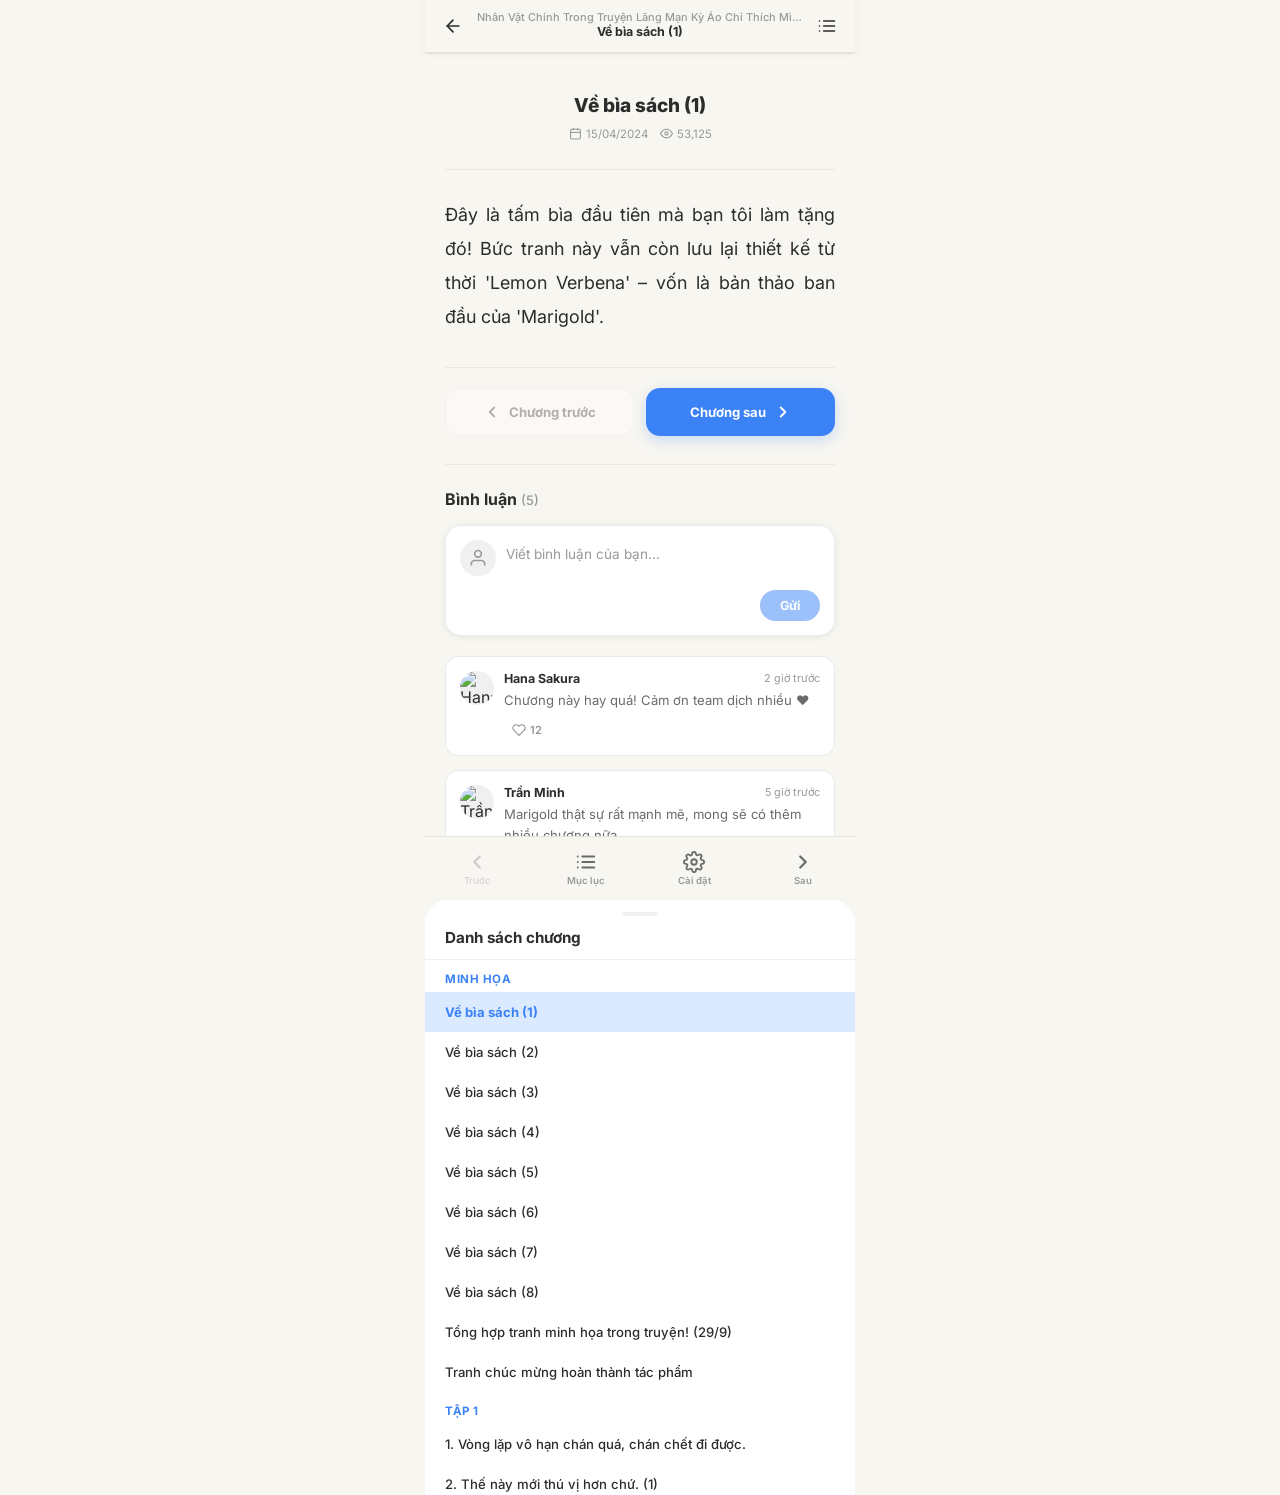
==== chapter_detail.html @ 68fccf61 "completed UI for novel detail and chapter detail" ====
<!DOCTYPE html>
<html lang="vi">
<head>
  <meta charset="UTF-8">
  <meta name="viewport" content="width=device-width, initial-scale=1.0, maximum-scale=1.0, user-scalable=no">
  <meta name="description" content="Đọc chương truyện - Hako Reader">
  <title>Đọc truyện - Hako</title>
  <link rel="preconnect" href="https://fonts.googleapis.com">
  <link rel="preconnect" href="https://fonts.gstatic.com" crossorigin>
  <link href="https://fonts.googleapis.com/css2?family=Inter:wght@400;500;600;700;800&family=Lora:ital,wght@0,400;0,500;0,600;0,700;1,400;1,500&family=Merriweather:ital,wght@0,300;0,400;0,700;1,300;1,400&display=swap" rel="stylesheet">
  <style>
    /* ====== CSS Variables / Themes ====== */
    :root {
      /* Light theme (default) */
      --reader-bg: #f8f6f1;
      --reader-text: #2c2c2c;
      --reader-text-secondary: #6b6b6b;
      --reader-text-tertiary: #999999;
      --reader-card-bg: #ffffff;
      --reader-border: rgba(0,0,0,0.08);
      --reader-topbar-bg: rgba(248, 246, 241, 0.92);
      --reader-navbar-bg: rgba(248, 246, 241, 0.95);
      --reader-accent: #3b82f6;
      --reader-accent-light: #dbeafe;
      --reader-shadow: 0 1px 8px rgba(0,0,0,0.06);
      --reader-divider: rgba(0,0,0,0.06);
      --reader-overlay: rgba(0,0,0,0.5);
      --reader-panel-bg: #ffffff;
      --reader-btn-bg: #f0f0f0;
      --reader-btn-active: #3b82f6;
      --reader-selection: rgba(59, 130, 246, 0.2);
    }

    [data-theme="sepia"] {
      --reader-bg: #f4ecd8;
      --reader-text: #5b4636;
      --reader-text-secondary: #8b7355;
      --reader-text-tertiary: #a89880;
      --reader-card-bg: #faf3e0;
      --reader-border: rgba(91, 70, 54, 0.1);
      --reader-topbar-bg: rgba(244, 236, 216, 0.92);
      --reader-navbar-bg: rgba(244, 236, 216, 0.95);
      --reader-accent: #c07830;
      --reader-accent-light: #fce8c8;
      --reader-shadow: 0 1px 8px rgba(91, 70, 54, 0.08);
      --reader-divider: rgba(91, 70, 54, 0.08);
      --reader-overlay: rgba(0,0,0,0.5);
      --reader-panel-bg: #faf3e0;
      --reader-btn-bg: #efe5ce;
      --reader-btn-active: #c07830;
      --reader-selection: rgba(192, 120, 48, 0.2);
    }

    [data-theme="dark"] {
      --reader-bg: #1a1a2e;
      --reader-text: #d4d4d8;
      --reader-text-secondary: #9ca3af;
      --reader-text-tertiary: #6b7280;
      --reader-card-bg: #232340;
      --reader-border: rgba(255,255,255,0.06);
      --reader-topbar-bg: rgba(26, 26, 46, 0.92);
      --reader-navbar-bg: rgba(26, 26, 46, 0.95);
      --reader-accent: #60a5fa;
      --reader-accent-light: rgba(96, 165, 250, 0.15);
      --reader-shadow: 0 1px 8px rgba(0,0,0,0.3);
      --reader-divider: rgba(255,255,255,0.06);
      --reader-overlay: rgba(0,0,0,0.7);
      --reader-panel-bg: #232340;
      --reader-btn-bg: #2d2d4a;
      --reader-btn-active: #60a5fa;
      --reader-selection: rgba(96, 165, 250, 0.25);
    }

    [data-theme="amoled"] {
      --reader-bg: #000000;
      --reader-text: #c8c8c8;
      --reader-text-secondary: #888888;
      --reader-text-tertiary: #555555;
      --reader-card-bg: #111111;
      --reader-border: rgba(255,255,255,0.05);
      --reader-topbar-bg: rgba(0, 0, 0, 0.92);
      --reader-navbar-bg: rgba(0, 0, 0, 0.95);
      --reader-accent: #60a5fa;
      --reader-accent-light: rgba(96, 165, 250, 0.1);
      --reader-shadow: none;
      --reader-divider: rgba(255,255,255,0.04);
      --reader-overlay: rgba(0,0,0,0.8);
      --reader-panel-bg: #111111;
      --reader-btn-bg: #1a1a1a;
      --reader-btn-active: #60a5fa;
      --reader-selection: rgba(96, 165, 250, 0.2);
    }

    [data-theme="green"] {
      --reader-bg: #e8f0e8;
      --reader-text: #2d3a2d;
      --reader-text-secondary: #5a6b5a;
      --reader-text-tertiary: #8a9a8a;
      --reader-card-bg: #f0f7f0;
      --reader-border: rgba(45, 58, 45, 0.08);
      --reader-topbar-bg: rgba(232, 240, 232, 0.92);
      --reader-navbar-bg: rgba(232, 240, 232, 0.95);
      --reader-accent: #4a9c5a;
      --reader-accent-light: rgba(74, 156, 90, 0.15);
      --reader-shadow: 0 1px 8px rgba(45, 58, 45, 0.06);
      --reader-divider: rgba(45, 58, 45, 0.06);
      --reader-overlay: rgba(0,0,0,0.5);
      --reader-panel-bg: #f0f7f0;
      --reader-btn-bg: #d8e8d8;
      --reader-btn-active: #4a9c5a;
      --reader-selection: rgba(74, 156, 90, 0.2);
    }

    /* ====== Reset ====== */
    *, *::before, *::after { margin: 0; padding: 0; box-sizing: border-box; }
    html {
      font-size: 16px;
      -webkit-tap-highlight-color: transparent;
      -webkit-text-size-adjust: 100%;
      height: 100%;
      scroll-behavior: smooth;
    }
    body {
      font-family: 'Inter', -apple-system, BlinkMacSystemFont, 'Segoe UI', sans-serif;
      background: var(--reader-bg);
      color: var(--reader-text);
      min-height: 100vh;
      min-height: 100dvh;
      -webkit-font-smoothing: antialiased;
      transition: background 0.35s ease, color 0.35s ease;
    }
    ::selection {
      background: var(--reader-selection);
    }
    button { border: none; background: none; cursor: pointer; font-family: inherit; color: inherit; -webkit-tap-highlight-color: transparent; }
    a { text-decoration: none; color: inherit; }
    img { display: block; max-width: 100%; }

    /* ====== App Frame ====== */
    #app {
      max-width: 430px;
      margin: 0 auto;
      min-height: 100vh;
      min-height: 100dvh;
      position: relative;
      background: var(--reader-bg);
      transition: background 0.35s ease;
    }

    /* ====== Top Bar ====== */
    .reader-topbar {
      position: fixed;
      top: 0;
      left: 50%;
      transform: translateX(-50%);
      width: 100%;
      max-width: 430px;
      height: 52px;
      display: flex;
      align-items: center;
      padding: 0 8px;
      z-index: 200;
      background: var(--reader-topbar-bg);
      backdrop-filter: blur(20px) saturate(1.5);
      -webkit-backdrop-filter: blur(20px) saturate(1.5);
      box-shadow: var(--reader-shadow);
      transition: all 0.35s ease;
    }

    .reader-topbar.hidden {
      transform: translateX(-50%) translateY(-100%);
      opacity: 0;
    }

    .topbar-btn {
      width: 40px;
      height: 40px;
      border-radius: 50%;
      display: flex;
      align-items: center;
      justify-content: center;
      color: var(--reader-text);
      transition: all 0.2s ease;
      flex-shrink: 0;
    }
    .topbar-btn:active { transform: scale(0.88); }
    .topbar-btn svg { width: 20px; height: 20px; }

    .topbar-chapter-info {
      flex: 1;
      min-width: 0;
      padding: 0 4px;
      text-align: center;
    }
    .topbar-novel-title {
      font-size: 0.68rem;
      font-weight: 500;
      color: var(--reader-text-tertiary);
      white-space: nowrap;
      overflow: hidden;
      text-overflow: ellipsis;
      line-height: 1.2;
    }
    .topbar-chapter-title {
      font-size: 0.78rem;
      font-weight: 700;
      color: var(--reader-text);
      white-space: nowrap;
      overflow: hidden;
      text-overflow: ellipsis;
      line-height: 1.3;
    }

    /* ====== Reading Progress Bar ====== */
    .reading-progress {
      position: fixed;
      top: 52px;
      left: 50%;
      transform: translateX(-50%);
      width: 100%;
      max-width: 430px;
      height: 2px;
      background: var(--reader-divider);
      z-index: 199;
      transition: opacity 0.3s ease;
    }
    .reading-progress-bar {
      height: 100%;
      background: var(--reader-accent);
      width: 0%;
      transition: width 0.15s ease-out;
      border-radius: 0 1px 1px 0;
    }

    /* ====== Chapter Content Area ====== */
    .reader-content {
      padding: 68px 20px 180px;
      max-width: 430px;
      margin: 0 auto;
      transition: all 0.35s ease;
    }

    .chapter-header {
      text-align: center;
      padding: 24px 0 28px;
      border-bottom: 1px solid var(--reader-divider);
      margin-bottom: 28px;
    }
    .chapter-volume-tag {
      display: inline-block;
      font-size: 0.68rem;
      font-weight: 600;
      color: var(--reader-accent);
      background: var(--reader-accent-light);
      padding: 4px 12px;
      border-radius: 20px;
      margin-bottom: 10px;
      letter-spacing: 0.3px;
    }
    .chapter-main-title {
      font-size: 1.2rem;
      font-weight: 800;
      color: var(--reader-text);
      line-height: 1.4;
      margin-bottom: 8px;
    }
    .chapter-meta {
      display: flex;
      align-items: center;
      justify-content: center;
      gap: 12px;
      font-size: 0.72rem;
      color: var(--reader-text-tertiary);
    }
    .chapter-meta-item {
      display: flex;
      align-items: center;
      gap: 4px;
    }
    .chapter-meta-item svg {
      width: 13px;
      height: 13px;
    }

    /* ====== Chapter Text ====== */
    .chapter-text {
      line-height: 1.9;
      font-size: 1rem;
      color: var(--reader-text);
      word-wrap: break-word;
      overflow-wrap: break-word;
      transition: font-size 0.2s ease, line-height 0.2s ease;
    }

    .chapter-text p {
      margin-bottom: 1em;
      text-align: justify;
      text-indent: 0;
    }

    .chapter-text img {
      max-width: 100%;
      height: auto;
      border-radius: 12px;
      margin: 16px auto;
      display: block;
    }

    .chapter-text h4 {
      display: none;
    }

    .chapter-text .long-text > p:first-child {
      display: none;
    }

    /* Font family classes */
    .font-inter .chapter-text { font-family: 'Inter', sans-serif; }
    .font-lora .chapter-text { font-family: 'Lora', serif; }
    .font-merriweather .chapter-text { font-family: 'Merriweather', serif; }

    /* ====== Chapter Navigation (between content) ====== */
    .chapter-nav-inline {
      display: flex;
      align-items: center;
      gap: 12px;
      padding: 20px 0;
      margin-top: 32px;
      border-top: 1px solid var(--reader-divider);
    }

    .nav-inline-btn {
      flex: 1;
      display: flex;
      align-items: center;
      justify-content: center;
      gap: 8px;
      padding: 14px 16px;
      border-radius: 14px;
      font-size: 0.82rem;
      font-weight: 700;
      transition: all 0.2s ease;
      border: 1px solid var(--reader-border);
      background: var(--reader-card-bg);
      color: var(--reader-text);
    }
    .nav-inline-btn:active {
      transform: scale(0.97);
    }
    .nav-inline-btn.primary {
      background: var(--reader-accent);
      color: white;
      border-color: transparent;
      box-shadow: 0 4px 14px rgba(59, 130, 246, 0.25);
    }
    .nav-inline-btn.disabled {
      opacity: 0.35;
      pointer-events: none;
    }
    .nav-inline-btn svg {
      width: 18px;
      height: 18px;
      flex-shrink: 0;
    }

    /* ====== Comment Section (in-chapter) ====== */
    .reader-comment-section {
      padding: 24px 0 40px;
      border-top: 1px solid var(--reader-divider);
      margin-top: 8px;
    }

    .reader-comment-header {
      display: flex;
      align-items: center;
      justify-content: space-between;
      margin-bottom: 16px;
    }
    .reader-comment-title {
      font-size: 1rem;
      font-weight: 700;
      color: var(--reader-text);
    }
    .reader-comment-count {
      font-size: 0.82rem;
      color: var(--reader-text-tertiary);
      font-weight: 500;
    }

    /* Comment Input */
    .comment-input-area {
      display: flex;
      gap: 10px;
      align-items: flex-start;
      margin-bottom: 20px;
      padding: 14px;
      background: var(--reader-card-bg);
      border-radius: 16px;
      border: 1px solid var(--reader-border);
      box-shadow: var(--reader-shadow);
      transition: all 0.2s ease;
    }
    .comment-input-area:focus-within {
      border-color: var(--reader-accent);
      box-shadow: 0 0 0 3px var(--reader-accent-light);
    }

    .comment-input-avatar {
      width: 36px;
      height: 36px;
      border-radius: 50%;
      overflow: hidden;
      flex-shrink: 0;
      background: var(--reader-btn-bg);
      display: flex;
      align-items: center;
      justify-content: center;
    }
    .comment-input-avatar svg {
      width: 20px;
      height: 20px;
      color: var(--reader-text-tertiary);
    }

    .comment-input-wrapper {
      flex: 1;
      display: flex;
      flex-direction: column;
      gap: 8px;
    }

    .comment-textarea {
      width: 100%;
      min-height: 42px;
      max-height: 150px;
      resize: none;
      border: none;
      background: transparent;
      font-family: inherit;
      font-size: 0.85rem;
      color: var(--reader-text);
      outline: none;
      line-height: 1.5;
      padding: 4px 0;
    }
    .comment-textarea::placeholder {
      color: var(--reader-text-tertiary);
    }

    .comment-submit-row {
      display: flex;
      justify-content: flex-end;
    }
    .comment-submit-btn {
      padding: 8px 20px;
      border-radius: 20px;
      background: var(--reader-accent);
      color: white;
      font-size: 0.78rem;
      font-weight: 700;
      transition: all 0.2s ease;
      opacity: 0.5;
      pointer-events: none;
    }
    .comment-submit-btn.active {
      opacity: 1;
      pointer-events: auto;
    }
    .comment-submit-btn:active {
      transform: scale(0.95);
    }

    /* Comment List */
    .reader-comment-list {
      display: flex;
      flex-direction: column;
      gap: 14px;
    }

    .reader-comment-item {
      display: flex;
      gap: 10px;
      padding: 14px;
      background: var(--reader-card-bg);
      border-radius: 14px;
      border: 1px solid var(--reader-border);
      transition: all 0.2s ease;
    }

    .rc-avatar {
      width: 34px;
      height: 34px;
      border-radius: 50%;
      overflow: hidden;
      flex-shrink: 0;
      background: var(--reader-btn-bg);
    }
    .rc-avatar img {
      width: 100%;
      height: 100%;
      object-fit: cover;
    }

    .rc-body {
      flex: 1;
      min-width: 0;
    }
    .rc-header {
      display: flex;
      align-items: center;
      justify-content: space-between;
      margin-bottom: 4px;
    }
    .rc-username {
      font-size: 0.78rem;
      font-weight: 700;
      color: var(--reader-text);
    }
    .rc-time {
      font-size: 0.68rem;
      color: var(--reader-text-tertiary);
      flex-shrink: 0;
    }
    .rc-content {
      font-size: 0.82rem;
      line-height: 1.6;
      color: var(--reader-text-secondary);
    }
    .rc-actions {
      display: flex;
      align-items: center;
      gap: 12px;
      margin-top: 8px;
    }
    .rc-like-btn {
      display: flex;
      align-items: center;
      gap: 4px;
      font-size: 0.7rem;
      font-weight: 600;
      color: var(--reader-text-tertiary);
      padding: 4px 8px;
      border-radius: 20px;
      transition: all 0.2s ease;
    }
    .rc-like-btn:active { transform: scale(0.9); }
    .rc-like-btn svg { width: 14px; height: 14px; }

    /* ====== Bottom Navigation Bar ====== */
    .reader-navbar {
      position: fixed;
      bottom: 0;
      left: 50%;
      transform: translateX(-50%);
      width: 100%;
      max-width: 430px;
      z-index: 200;
      background: var(--reader-navbar-bg);
      backdrop-filter: blur(20px) saturate(1.5);
      -webkit-backdrop-filter: blur(20px) saturate(1.5);
      border-top: 1px solid var(--reader-border);
      padding: 6px 12px;
      padding-bottom: calc(6px + env(safe-area-inset-bottom, 0px));
      transition: all 0.35s ease;
    }

    .reader-navbar.hidden {
      transform: translateX(-50%) translateY(100%);
      opacity: 0;
    }

    .navbar-main {
      display: flex;
      align-items: center;
      justify-content: space-between;
      gap: 4px;
    }

    .navbar-btn {
      display: flex;
      flex-direction: column;
      align-items: center;
      justify-content: center;
      gap: 2px;
      padding: 8px 12px;
      border-radius: 12px;
      transition: all 0.2s ease;
      flex: 1;
      max-width: 80px;
    }
    .navbar-btn:active {
      transform: scale(0.92);
      background: var(--reader-accent-light);
    }
    .navbar-btn svg {
      width: 22px;
      height: 22px;
      color: var(--reader-text-secondary);
      transition: color 0.2s ease;
    }
    .navbar-btn-label {
      font-size: 0.6rem;
      font-weight: 600;
      color: var(--reader-text-tertiary);
      transition: color 0.2s ease;
    }
    .navbar-btn.active svg { color: var(--reader-accent); }
    .navbar-btn.active .navbar-btn-label { color: var(--reader-accent); }

    .navbar-btn.disabled {
      opacity: 0.3;
      pointer-events: none;
    }

    .navbar-chapter-nav {
      display: flex;
      align-items: center;
      gap: 4px;
      flex: 2;
      justify-content: center;
    }

    .nav-chapter-btn {
      width: 44px;
      height: 44px;
      border-radius: 12px;
      display: flex;
      align-items: center;
      justify-content: center;
      background: var(--reader-btn-bg);
      transition: all 0.2s ease;
      color: var(--reader-text);
    }
    .nav-chapter-btn:active {
      transform: scale(0.92);
    }
    .nav-chapter-btn.disabled {
      opacity: 0.3;
      pointer-events: none;
    }
    .nav-chapter-btn svg {
      width: 20px;
      height: 20px;
    }

    .nav-chapter-indicator {
      font-size: 0.72rem;
      font-weight: 700;
      color: var(--reader-text);
      padding: 0 4px;
      min-width: 50px;
      text-align: center;
    }

    /* ====== Settings Panel (Bottom Sheet) ====== */
    .settings-overlay {
      position: fixed;
      inset: 0;
      background: var(--reader-overlay);
      z-index: 300;
      opacity: 0;
      pointer-events: none;
      transition: opacity 0.3s ease;
    }
    .settings-overlay.visible {
      opacity: 1;
      pointer-events: auto;
    }

    .settings-panel {
      position: fixed;
      bottom: 0;
      left: 50%;
      transform: translateX(-50%) translateY(100%);
      width: 100%;
      max-width: 430px;
      background: var(--reader-panel-bg);
      border-radius: 24px 24px 0 0;
      padding: 12px 20px 24px;
      padding-bottom: calc(24px + env(safe-area-inset-bottom, 0px));
      z-index: 301;
      transition: transform 0.35s cubic-bezier(0.4, 0, 0.2, 1);
      max-height: 75vh;
      overflow-y: auto;
    }
    .settings-panel::-webkit-scrollbar { display: none; }

    .settings-panel.visible {
      transform: translateX(-50%) translateY(0);
    }

    .settings-handle {
      width: 36px;
      height: 4px;
      background: var(--reader-divider);
      border-radius: 2px;
      margin: 0 auto 16px;
    }

    .settings-title {
      font-size: 1rem;
      font-weight: 800;
      color: var(--reader-text);
      margin-bottom: 20px;
      text-align: center;
    }

    .settings-group {
      margin-bottom: 22px;
    }
    .settings-group-label {
      font-size: 0.72rem;
      font-weight: 700;
      color: var(--reader-text-tertiary);
      text-transform: uppercase;
      letter-spacing: 0.5px;
      margin-bottom: 10px;
    }

    /* Font Size Control */
    .font-size-control {
      display: flex;
      align-items: center;
      gap: 12px;
    }
    .font-size-btn {
      width: 42px;
      height: 42px;
      border-radius: 12px;
      display: flex;
      align-items: center;
      justify-content: center;
      background: var(--reader-btn-bg);
      font-weight: 800;
      font-size: 1.1rem;
      color: var(--reader-text);
      transition: all 0.2s ease;
    }
    .font-size-btn:active {
      transform: scale(0.9);
      background: var(--reader-accent-light);
    }
    .font-size-slider {
      flex: 1;
      -webkit-appearance: none;
      appearance: none;
      height: 4px;
      border-radius: 2px;
      background: var(--reader-btn-bg);
      outline: none;
    }
    .font-size-slider::-webkit-slider-thumb {
      -webkit-appearance: none;
      width: 22px;
      height: 22px;
      border-radius: 50%;
      background: var(--reader-accent);
      cursor: pointer;
      box-shadow: 0 2px 8px rgba(0,0,0,0.2);
    }
    .font-size-value {
      font-size: 0.82rem;
      font-weight: 700;
      color: var(--reader-text);
      min-width: 30px;
      text-align: center;
    }

    /* Line Height Control */
    .line-height-options {
      display: flex;
      gap: 8px;
    }
    .line-height-btn {
      flex: 1;
      padding: 10px;
      border-radius: 10px;
      background: var(--reader-btn-bg);
      font-size: 0.78rem;
      font-weight: 600;
      color: var(--reader-text-secondary);
      text-align: center;
      transition: all 0.2s ease;
      border: 2px solid transparent;
    }
    .line-height-btn.active {
      background: var(--reader-accent-light);
      color: var(--reader-accent);
      border-color: var(--reader-accent);
    }
    .line-height-btn:active { transform: scale(0.95); }

    /* Theme Selector */
    .theme-options {
      display: flex;
      gap: 10px;
      justify-content: center;
    }
    .theme-btn {
      width: 48px;
      height: 48px;
      border-radius: 50%;
      border: 3px solid transparent;
      transition: all 0.25s ease;
      position: relative;
      display: flex;
      align-items: center;
      justify-content: center;
    }
    .theme-btn.active {
      border-color: var(--reader-accent);
      box-shadow: 0 0 0 2px var(--reader-accent-light);
    }
    .theme-btn:active { transform: scale(0.9); }
    .theme-btn[data-theme-val="light"] { background: #f8f6f1; }
    .theme-btn[data-theme-val="sepia"] { background: #f4ecd8; }
    .theme-btn[data-theme-val="dark"] { background: #1a1a2e; }
    .theme-btn[data-theme-val="amoled"] { background: #000000; border: 3px solid #333; }
    .theme-btn[data-theme-val="green"] { background: #e8f0e8; }

    .theme-btn .theme-check {
      display: none;
      width: 18px;
      height: 18px;
    }
    .theme-btn.active .theme-check {
      display: block;
    }

    /* Font Family Selector */
    .font-family-options {
      display: flex;
      gap: 8px;
    }
    .font-family-btn {
      flex: 1;
      padding: 10px 8px;
      border-radius: 10px;
      background: var(--reader-btn-bg);
      text-align: center;
      transition: all 0.2s ease;
      border: 2px solid transparent;
    }
    .font-family-btn.active {
      background: var(--reader-accent-light);
      border-color: var(--reader-accent);
    }
    .font-family-btn:active { transform: scale(0.95); }
    .font-family-btn .ff-name {
      font-size: 0.72rem;
      font-weight: 600;
      color: var(--reader-text-secondary);
    }
    .font-family-btn.active .ff-name {
      color: var(--reader-accent);
    }
    .font-family-btn .ff-preview {
      font-size: 0.9rem;
      font-weight: 700;
      color: var(--reader-text);
      margin-bottom: 2px;
    }
    .font-family-btn[data-font="inter"] .ff-preview { font-family: 'Inter', sans-serif; }
    .font-family-btn[data-font="lora"] .ff-preview { font-family: 'Lora', serif; }
    .font-family-btn[data-font="merriweather"] .ff-preview { font-family: 'Merriweather', serif; }

    /* ====== Chapter List Panel ====== */
    .chapter-list-panel {
      position: fixed;
      bottom: 0;
      left: 50%;
      transform: translateX(-50%) translateY(100%);
      width: 100%;
      max-width: 430px;
      background: var(--reader-panel-bg);
      border-radius: 24px 24px 0 0;
      padding: 12px 0 0;
      z-index: 301;
      transition: transform 0.35s cubic-bezier(0.4, 0, 0.2, 1);
      max-height: 70vh;
      display: flex;
      flex-direction: column;
    }
    .chapter-list-panel.visible {
      transform: translateX(-50%) translateY(0);
    }

    .chapter-list-header {
      padding: 0 20px 12px;
      border-bottom: 1px solid var(--reader-divider);
    }
    .chapter-list-header .settings-handle {
      margin-bottom: 12px;
    }
    .chapter-list-title {
      font-size: 0.95rem;
      font-weight: 700;
      color: var(--reader-text);
    }

    .chapter-list-scroll {
      flex: 1;
      overflow-y: auto;
      padding: 0 0 24px;
      -webkit-overflow-scrolling: touch;
    }
    .chapter-list-scroll::-webkit-scrollbar { display: none; }

    .cl-volume-title {
      padding: 12px 20px 6px;
      font-size: 0.72rem;
      font-weight: 700;
      color: var(--reader-accent);
      text-transform: uppercase;
      letter-spacing: 0.5px;
      position: sticky;
      top: 0;
      background: var(--reader-panel-bg);
      z-index: 1;
    }

    .cl-chapter-item {
      display: flex;
      align-items: center;
      gap: 12px;
      padding: 12px 20px;
      transition: background 0.15s ease;
      cursor: pointer;
    }
    .cl-chapter-item:active {
      background: var(--reader-accent-light);
    }
    .cl-chapter-item.current {
      background: var(--reader-accent-light);
    }
    .cl-chapter-item.current .cl-ch-title {
      color: var(--reader-accent);
      font-weight: 700;
    }

    .cl-ch-num {
      width: 28px;
      height: 28px;
      border-radius: 8px;
      background: var(--reader-btn-bg);
      display: flex;
      align-items: center;
      justify-content: center;
      font-size: 0.7rem;
      font-weight: 700;
      color: var(--reader-text-secondary);
      flex-shrink: 0;
    }
    .cl-chapter-item.current .cl-ch-num {
      background: var(--reader-accent);
      color: white;
    }

    .cl-ch-title {
      flex: 1;
      font-size: 0.82rem;
      font-weight: 500;
      color: var(--reader-text);
      white-space: nowrap;
      overflow: hidden;
      text-overflow: ellipsis;
    }

    /* ====== Animations ====== */
    @keyframes fadeInUp {
      from { opacity: 0; transform: translateY(15px); }
      to { opacity: 1; transform: translateY(0); }
    }
    .animate-in {
      animation: fadeInUp 0.5s ease-out both;
    }

    /* ====== Loading State ====== */
    .loading-state {
      display: flex;
      flex-direction: column;
      align-items: center;
      justify-content: center;
      padding: 80px 20px;
      gap: 16px;
    }
    .loading-spinner {
      width: 40px;
      height: 40px;
      border: 3px solid var(--reader-divider);
      border-top-color: var(--reader-accent);
      border-radius: 50%;
      animation: spin 0.8s linear infinite;
    }
    @keyframes spin {
      to { transform: rotate(360deg); }
    }
    .loading-text {
      font-size: 0.85rem;
      color: var(--reader-text-tertiary);
    }
  </style>
</head>
<body>
  <div id="app">

    <!-- ===== Top Bar ===== -->
    <header class="reader-topbar" id="reader-topbar">
      <button class="topbar-btn" id="btn-back" aria-label="Quay lại" onclick="navigateBack()">
        <svg viewBox="0 0 24 24" fill="none" stroke="currentColor" stroke-width="2" stroke-linecap="round" stroke-linejoin="round">
          <line x1="19" y1="12" x2="5" y2="12"></line>
          <polyline points="12 19 5 12 12 5"></polyline>
        </svg>
      </button>
      <div class="topbar-chapter-info">
        <div class="topbar-novel-title" id="topbar-novel-title"></div>
        <div class="topbar-chapter-title" id="topbar-chapter-title"></div>
      </div>
      <button class="topbar-btn" id="btn-chapter-list" aria-label="Danh sách chương">
        <svg viewBox="0 0 24 24" fill="none" stroke="currentColor" stroke-width="2" stroke-linecap="round" stroke-linejoin="round">
          <line x1="8" y1="6" x2="21" y2="6"></line>
          <line x1="8" y1="12" x2="21" y2="12"></line>
          <line x1="8" y1="18" x2="21" y2="18"></line>
          <line x1="3" y1="6" x2="3.01" y2="6"></line>
          <line x1="3" y1="12" x2="3.01" y2="12"></line>
          <line x1="3" y1="18" x2="3.01" y2="18"></line>
        </svg>
      </button>
    </header>

    <!-- Reading Progress -->
    <div class="reading-progress" id="reading-progress">
      <div class="reading-progress-bar" id="progress-bar"></div>
    </div>

    <!-- ===== Main Content ===== -->
    <main class="reader-content" id="reader-content">
      <!-- Loading state -->
      <div class="loading-state" id="loading-state">
        <div class="loading-spinner"></div>
        <div class="loading-text">Đang tải chương...</div>
      </div>

      <!-- Chapter content will be rendered here -->
      <div id="chapter-container" style="display:none;">
        <!-- Chapter Header -->
        <div class="chapter-header animate-in">
          <h1 class="chapter-main-title" id="chapter-main-title"></h1>
          <div class="chapter-meta">
            <div class="chapter-meta-item">
              <svg viewBox="0 0 24 24" fill="none" stroke="currentColor" stroke-width="2"><rect x="3" y="4" width="18" height="18" rx="2" ry="2"/><line x1="16" y1="2" x2="16" y2="6"/><line x1="8" y1="2" x2="8" y2="6"/><line x1="3" y1="10" x2="21" y2="10"/></svg>
              <span id="chapter-date"></span>
            </div>
            <div class="chapter-meta-item">
              <svg viewBox="0 0 24 24" fill="none" stroke="currentColor" stroke-width="2"><path d="M1 12s4-8 11-8 11 8 11 8-4 8-11 8-11-8-11-8z"/><circle cx="12" cy="12" r="3"/></svg>
              <span id="chapter-views">--</span>
            </div>
          </div>
        </div>

        <!-- Chapter Text -->
        <article class="chapter-text animate-in" id="chapter-text"></article>

        <!-- Inline Navigation -->
        <div class="chapter-nav-inline">
          <button class="nav-inline-btn" id="nav-prev-inline" onclick="goToPrevChapter()">
            <svg viewBox="0 0 24 24" fill="none" stroke="currentColor" stroke-width="2.5" stroke-linecap="round" stroke-linejoin="round"><polyline points="15 18 9 12 15 6"/></svg>
            Chương trước
          </button>
          <button class="nav-inline-btn primary" id="nav-next-inline" onclick="goToNextChapter()">
            Chương sau
            <svg viewBox="0 0 24 24" fill="none" stroke="currentColor" stroke-width="2.5" stroke-linecap="round" stroke-linejoin="round"><polyline points="9 18 15 12 9 6"/></svg>
          </button>
        </div>

        <!-- Comment Section -->
        <div class="reader-comment-section">
          <div class="reader-comment-header">
            <h2 class="reader-comment-title">Bình luận <span class="reader-comment-count" id="reader-comment-count">(0)</span></h2>
          </div>

          <!-- Comment Input -->
          <div class="comment-input-area">
            <div class="comment-input-avatar">
              <svg viewBox="0 0 24 24" fill="none" stroke="currentColor" stroke-width="2"><path d="M20 21v-2a4 4 0 0 0-4-4H8a4 4 0 0 0-4 4v2"/><circle cx="12" cy="7" r="4"/></svg>
            </div>
            <div class="comment-input-wrapper">
              <textarea class="comment-textarea" id="comment-textarea" placeholder="Viết bình luận của bạn..." rows="1" oninput="autoResizeTextarea(this)"></textarea>
              <div class="comment-submit-row">
                <button class="comment-submit-btn" id="comment-submit-btn" onclick="submitComment()">Gửi</button>
              </div>
            </div>
          </div>

          <!-- Comment List -->
          <div class="reader-comment-list" id="reader-comment-list"></div>
        </div>
      </div>
    </main>

    <!-- ===== Bottom Navigation Bar ===== -->
    <nav class="reader-navbar" id="reader-navbar">
      <div class="navbar-main">
        <button class="navbar-btn" id="nb-prev" onclick="goToPrevChapter()">
          <svg viewBox="0 0 24 24" fill="none" stroke="currentColor" stroke-width="2.5" stroke-linecap="round" stroke-linejoin="round"><polyline points="15 18 9 12 15 6"/></svg>
          <span class="navbar-btn-label">Trước</span>
        </button>

        <button class="navbar-btn" id="nb-chapters" onclick="toggleChapterList()">
          <svg viewBox="0 0 24 24" fill="none" stroke="currentColor" stroke-width="2" stroke-linecap="round" stroke-linejoin="round">
            <line x1="8" y1="6" x2="21" y2="6"></line>
            <line x1="8" y1="12" x2="21" y2="12"></line>
            <line x1="8" y1="18" x2="21" y2="18"></line>
            <line x1="3" y1="6" x2="3.01" y2="6"></line>
            <line x1="3" y1="12" x2="3.01" y2="12"></line>
            <line x1="3" y1="18" x2="3.01" y2="18"></line>
          </svg>
          <span class="navbar-btn-label">Mục lục</span>
        </button>

        <button class="navbar-btn" id="nb-settings" onclick="toggleSettings()">
          <svg viewBox="0 0 24 24" fill="none" stroke="currentColor" stroke-width="2" stroke-linecap="round" stroke-linejoin="round">
            <circle cx="12" cy="12" r="3"></circle>
            <path d="M19.4 15a1.65 1.65 0 0 0 .33 1.82l.06.06a2 2 0 0 1 0 2.83 2 2 0 0 1-2.83 0l-.06-.06a1.65 1.65 0 0 0-1.82-.33 1.65 1.65 0 0 0-1 1.51V21a2 2 0 0 1-2 2 2 2 0 0 1-2-2v-.09A1.65 1.65 0 0 0 9 19.4a1.65 1.65 0 0 0-1.82.33l-.06.06a2 2 0 0 1-2.83 0 2 2 0 0 1 0-2.83l.06-.06A1.65 1.65 0 0 0 4.68 15a1.65 1.65 0 0 0-1.51-1H3a2 2 0 0 1-2-2 2 2 0 0 1 2-2h.09A1.65 1.65 0 0 0 4.6 9a1.65 1.65 0 0 0-.33-1.82l-.06-.06a2 2 0 0 1 0-2.83 2 2 0 0 1 2.83 0l.06.06A1.65 1.65 0 0 0 9 4.68a1.65 1.65 0 0 0 1-1.51V3a2 2 0 0 1 2-2 2 2 0 0 1 2 2v.09a1.65 1.65 0 0 0 1 1.51 1.65 1.65 0 0 0 1.82-.33l.06-.06a2 2 0 0 1 2.83 0 2 2 0 0 1 0 2.83l-.06.06a1.65 1.65 0 0 0-.33 1.82V9a1.65 1.65 0 0 0 1.51 1H21a2 2 0 0 1 2 2 2 2 0 0 1-2 2h-.09a1.65 1.65 0 0 0-1.51 1z"></path>
          </svg>
          <span class="navbar-btn-label">Cài đặt</span>
        </button>

        <button class="navbar-btn" id="nb-next" onclick="goToNextChapter()">
          <svg viewBox="0 0 24 24" fill="none" stroke="currentColor" stroke-width="2.5" stroke-linecap="round" stroke-linejoin="round"><polyline points="9 18 15 12 9 6"/></svg>
          <span class="navbar-btn-label">Sau</span>
        </button>
      </div>
    </nav>

    <!-- ===== Settings Panel ===== -->
    <div class="settings-overlay" id="settings-overlay" onclick="toggleSettings()"></div>
    <div class="settings-panel" id="settings-panel">
      <div class="settings-handle"></div>
      <div class="settings-title">Cài đặt đọc</div>

      <!-- Font Size -->
      <div class="settings-group">
        <div class="settings-group-label">Cỡ chữ</div>
        <div class="font-size-control">
          <button class="font-size-btn" onclick="changeFontSize(-1)">A-</button>
          <input type="range" class="font-size-slider" id="font-size-slider" min="14" max="28" value="18" oninput="setFontSize(this.value)">
          <button class="font-size-btn" onclick="changeFontSize(1)">A+</button>
          <div class="font-size-value" id="font-size-value">18</div>
        </div>
      </div>

      <!-- Line Height -->
      <div class="settings-group">
        <div class="settings-group-label">Giãn dòng</div>
        <div class="line-height-options" id="line-height-options">
          <button class="line-height-btn" data-lh="1.6" onclick="setLineHeight(1.6)">Chặt</button>
          <button class="line-height-btn active" data-lh="1.9" onclick="setLineHeight(1.9)">Bình thường</button>
          <button class="line-height-btn" data-lh="2.2" onclick="setLineHeight(2.2)">Rộng</button>
          <button class="line-height-btn" data-lh="2.6" onclick="setLineHeight(2.6)">Rất rộng</button>
        </div>
      </div>

      <!-- Font Family -->
      <div class="settings-group">
        <div class="settings-group-label">Phông chữ</div>
        <div class="font-family-options" id="font-family-options">
          <button class="font-family-btn active" data-font="inter" onclick="setFontFamily('inter')">
            <div class="ff-preview" style="font-family:'Inter',sans-serif">Ag</div>
            <div class="ff-name">Inter</div>
          </button>
          <button class="font-family-btn" data-font="lora" onclick="setFontFamily('lora')">
            <div class="ff-preview" style="font-family:'Lora',serif">Ag</div>
            <div class="ff-name">Lora</div>
          </button>
          <button class="font-family-btn" data-font="merriweather" onclick="setFontFamily('merriweather')">
            <div class="ff-preview" style="font-family:'Merriweather',serif">Ag</div>
            <div class="ff-name">Merriweather</div>
          </button>
        </div>
      </div>

      <!-- Theme -->
      <div class="settings-group">
        <div class="settings-group-label">Giao diện</div>
        <div class="theme-options" id="theme-options">
          <button class="theme-btn active" data-theme-val="light" onclick="setTheme('light')">
            <svg class="theme-check" viewBox="0 0 24 24" fill="none" stroke="#3b82f6" stroke-width="3" stroke-linecap="round" stroke-linejoin="round"><polyline points="20 6 9 17 4 12"/></svg>
          </button>
          <button class="theme-btn" data-theme-val="sepia" onclick="setTheme('sepia')">
            <svg class="theme-check" viewBox="0 0 24 24" fill="none" stroke="#c07830" stroke-width="3" stroke-linecap="round" stroke-linejoin="round"><polyline points="20 6 9 17 4 12"/></svg>
          </button>
          <button class="theme-btn" data-theme-val="green" onclick="setTheme('green')">
            <svg class="theme-check" viewBox="0 0 24 24" fill="none" stroke="#4a9c5a" stroke-width="3" stroke-linecap="round" stroke-linejoin="round"><polyline points="20 6 9 17 4 12"/></svg>
          </button>
          <button class="theme-btn" data-theme-val="dark" onclick="setTheme('dark')">
            <svg class="theme-check" viewBox="0 0 24 24" fill="none" stroke="#60a5fa" stroke-width="3" stroke-linecap="round" stroke-linejoin="round"><polyline points="20 6 9 17 4 12"/></svg>
          </button>
          <button class="theme-btn" data-theme-val="amoled" onclick="setTheme('amoled')">
            <svg class="theme-check" viewBox="0 0 24 24" fill="none" stroke="#60a5fa" stroke-width="3" stroke-linecap="round" stroke-linejoin="round"><polyline points="20 6 9 17 4 12"/></svg>
          </button>
        </div>
      </div>
    </div>

    <!-- ===== Chapter List Panel ===== -->
    <div class="chapter-list-panel" id="chapter-list-panel">
      <div class="chapter-list-header">
        <div class="settings-handle"></div>
        <div class="chapter-list-title">Danh sách chương</div>
      </div>
      <div class="chapter-list-scroll" id="chapter-list-scroll"></div>
    </div>

  </div>

  <script src="novel_volume_chapter.js"></script>
  <script>
    /* ==============================================
       CHAPTER DETAIL PAGE – Logic
       ============================================== */

    // Novel metadata (shared with novel_detail)
    const novelTitle = "Nhân Vật Chính Trong Truyện Lãng Mạn Kỳ Ảo Chỉ Thích Mình Tôi";

    // State
    let currentVol = 0;
    let currentCh = 0;
    let volumeData = [];
    let flatChapters = []; // flat array of {vol, ch, title, text_content, html_content}
    let currentFlatIndex = 0;

    // Settings state
    let readerSettings = {
      fontSize: 18,
      lineHeight: 1.9,
      fontFamily: 'inter',
      theme: 'light'
    };

    // Mock comments
    const chapterComments = [
      { username: 'Hana Sakura', avatar: 'https://i.pravatar.cc/150?img=5', content: 'Chương này hay quá! Cảm ơn team dịch nhiều ❤️', time: '2 giờ trước', likes: 12 },
      { username: 'Trần Minh', avatar: 'https://i.pravatar.cc/150?img=12', content: 'Marigold thật sự rất mạnh mẽ, mong sẽ có thêm nhiều chương nữa', time: '5 giờ trước', likes: 8 },
      { username: 'Yuki Chan', avatar: 'https://i.pravatar.cc/150?img=9', content: 'Đợi chương này lâu rồi 😭😭😭 cuối cùng cũng ra', time: '1 ngày trước', likes: 23 },
      { username: 'Hoàng Anh', avatar: 'https://i.pravatar.cc/150?img=33', content: 'Plot twist ở cuối chương này thật sự không ngờ được', time: '1 ngày trước', likes: 15 },
      { username: 'Luna Moon', avatar: 'https://i.pravatar.cc/150?img=20', content: 'Dịch rất mượt, đọc rất đã. Tôi đã bật chế độ tối đọc đêm rồi 🌙', time: '2 ngày trước', likes: 6 },
    ];

    /* --- Initialization --- */
    document.addEventListener('DOMContentLoaded', () => {
      loadSettings();
      applySettings();
      loadChapterData();
      initReadingProgress();
      initCommentInput();
    });

    /* --- Load Settings from localStorage --- */
    function loadSettings() {
      try {
        const saved = localStorage.getItem('hako-reader-settings');
        if (saved) {
          readerSettings = { ...readerSettings, ...JSON.parse(saved) };
        }
      } catch(e) {}
    }

    function saveSettings() {
      try {
        localStorage.setItem('hako-reader-settings', JSON.stringify(readerSettings));
      } catch(e) {}
    }

    function applySettings() {
      // Theme
      document.documentElement.setAttribute('data-theme', readerSettings.theme);
      document.querySelectorAll('.theme-btn').forEach(btn => {
        btn.classList.toggle('active', btn.dataset.themeVal === readerSettings.theme);
      });

      // Font size
      const textEl = document.getElementById('chapter-text');
      if (textEl) textEl.style.fontSize = readerSettings.fontSize + 'px';
      document.getElementById('font-size-slider').value = readerSettings.fontSize;
      document.getElementById('font-size-value').textContent = readerSettings.fontSize;

      // Line height
      if (textEl) textEl.style.lineHeight = readerSettings.lineHeight;
      document.querySelectorAll('.line-height-btn').forEach(btn => {
        btn.classList.toggle('active', parseFloat(btn.dataset.lh) === readerSettings.lineHeight);
      });

      // Font family
      document.getElementById('app').className = `font-${readerSettings.fontFamily}`;
      document.querySelectorAll('.font-family-btn').forEach(btn => {
        btn.classList.toggle('active', btn.dataset.font === readerSettings.fontFamily);
      });
    }

    /* --- Settings Controls --- */
    function setFontSize(value) {
      readerSettings.fontSize = parseInt(value);
      const textEl = document.getElementById('chapter-text');
      if (textEl) textEl.style.fontSize = readerSettings.fontSize + 'px';
      document.getElementById('font-size-slider').value = readerSettings.fontSize;
      document.getElementById('font-size-value').textContent = readerSettings.fontSize;
      saveSettings();
    }

    function changeFontSize(delta) {
      const newSize = Math.min(28, Math.max(14, readerSettings.fontSize + delta));
      setFontSize(newSize);
    }

    function setLineHeight(value) {
      readerSettings.lineHeight = value;
      const textEl = document.getElementById('chapter-text');
      if (textEl) textEl.style.lineHeight = value;
      document.querySelectorAll('.line-height-btn').forEach(btn => {
        btn.classList.toggle('active', parseFloat(btn.dataset.lh) === value);
      });
      saveSettings();
    }

    function setFontFamily(family) {
      readerSettings.fontFamily = family;
      document.getElementById('app').className = `font-${family}`;
      document.querySelectorAll('.font-family-btn').forEach(btn => {
        btn.classList.toggle('active', btn.dataset.font === family);
      });
      saveSettings();
    }

    function setTheme(theme) {
      readerSettings.theme = theme;
      document.documentElement.setAttribute('data-theme', theme);
      document.querySelectorAll('.theme-btn').forEach(btn => {
        btn.classList.toggle('active', btn.dataset.themeVal === theme);
      });
      saveSettings();
    }

    /* --- Load Chapter Data --- */
    function loadChapterData() {
      const params = new URLSearchParams(window.location.search);
      currentVol = parseInt(params.get('vol')) || 0;
      currentCh = parseInt(params.get('ch')) || 0;

      if (typeof novelVolumeChapters !== 'undefined' && Array.isArray(novelVolumeChapters)) {
        volumeData = novelVolumeChapters;

        // Build flat chapter index
        flatChapters = [];
        volumeData.forEach((vol, vi) => {
          (vol.chapters || []).forEach((ch, ci) => {
            flatChapters.push({
              vol: vi,
              ch: ci,
              volumeTitle: vol.volume_title,
              ...ch
            });
          });
        });

        // Find current flat index
        currentFlatIndex = flatChapters.findIndex(c => c.vol === currentVol && c.ch === currentCh);
        if (currentFlatIndex === -1) currentFlatIndex = 0;

        renderChapter();
        renderChapterList();
      } else {
        document.getElementById('loading-state').innerHTML = `
          <div style="font-size:0.9rem; color:var(--reader-text-secondary);">Không tìm thấy dữ liệu chương.</div>
        `;
      }
    }

    /* --- Render Chapter Content --- */
    function renderChapter() {
      const chapter = flatChapters[currentFlatIndex];
      if (!chapter) return;

      currentVol = chapter.vol;
      currentCh = chapter.ch;

      // Update URL without reload
      const newUrl = `chapter_detail.html?vol=${currentVol}&ch=${currentCh}`;
      window.history.replaceState({}, '', newUrl);

      // Update page title
      document.title = `${chapter.title} - Hako`;

      // Top bar
      document.getElementById('topbar-novel-title').textContent = novelTitle;
      document.getElementById('topbar-chapter-title').textContent = chapter.title;

      // Chapter header
      document.getElementById('chapter-main-title').textContent = chapter.title;
      document.getElementById('chapter-date').textContent = getChapterDate(chapter);
      document.getElementById('chapter-views').textContent = (Math.floor(Math.random() * 50000) + 5000).toLocaleString();

      // Chapter content
      const textEl = document.getElementById('chapter-text');
      if (chapter.text_content) {
        const paragraphs = chapter.text_content.split('\n').filter(p => p.trim());
        textEl.innerHTML = paragraphs.map(p => `<p>${p.trim()}</p>`).join('');
      } else {
        textEl.innerHTML = '<p style="text-align:center; color:var(--reader-text-secondary);">Chương này không có nội dung chữ.</p>';
      }

      // Apply current settings to new content
      textEl.style.fontSize = readerSettings.fontSize + 'px';
      textEl.style.lineHeight = readerSettings.lineHeight;

      // Navigation state
      updateNavState();

      // Show content
      document.getElementById('loading-state').style.display = 'none';
      document.getElementById('chapter-container').style.display = 'block';

      // Scroll to top
      window.scrollTo({ top: 0, behavior: 'instant' });

      // Render comments
      renderChapterComments();

      // Reset progress bar
      updateProgressBar();
    }

    function getChapterDate(chapter) {
      if (chapter.text_content) {
        const match = chapter.text_content.match(/^Ngày\s+(\d+)\s+tháng\s+(\d+)\s+năm\s+(\d+)/);
        if (match) {
          return `${match[1].padStart(2,'0')}/${match[2].padStart(2,'0')}/${match[3]}`;
        }
      }
      // Calculate based on index
      const baseTime = 1713139200000;
      const increment = 3.5 * 24 * 60 * 60 * 1000;
      const chapterTime = new Date(baseTime + currentFlatIndex * increment);
      const day = String(chapterTime.getDate()).padStart(2, '0');
      const month = String(chapterTime.getMonth() + 1).padStart(2, '0');
      const year = chapterTime.getFullYear();
      return `${day}/${month}/${year}`;
    }

    /* --- Navigation --- */
    function updateNavState() {
      const hasPrev = currentFlatIndex > 0;
      const hasNext = currentFlatIndex < flatChapters.length - 1;

      // Bottom navbar
      document.getElementById('nb-prev').classList.toggle('disabled', !hasPrev);
      document.getElementById('nb-next').classList.toggle('disabled', !hasNext);

      // Inline nav
      document.getElementById('nav-prev-inline').classList.toggle('disabled', !hasPrev);
      document.getElementById('nav-next-inline').classList.toggle('disabled', !hasNext);
    }

    function goToPrevChapter() {
      if (currentFlatIndex > 0) {
        currentFlatIndex--;
        renderChapter();
        // Also update chapter list highlight
        highlightCurrentChapterInList();
      }
    }

    function goToNextChapter() {
      if (currentFlatIndex < flatChapters.length - 1) {
        currentFlatIndex++;
        renderChapter();
        highlightCurrentChapterInList();
      }
    }

    function goToChapter(vol, ch) {
      const idx = flatChapters.findIndex(c => c.vol === vol && c.ch === ch);
      if (idx !== -1) {
        currentFlatIndex = idx;
        renderChapter();
        closeAllPanels();
        highlightCurrentChapterInList();
      }
    }

    function navigateBack() {
      if (document.referrer && document.referrer.includes('novel_detail')) {
        history.back();
      } else {
        window.location.href = 'novel_detail.html';
      }
    }

    /* --- Reading Progress --- */
    function initReadingProgress() {
      window.addEventListener('scroll', () => {
        updateProgressBar();
      }, { passive: true });
    }

    function updateProgressBar() {
      const scrollTop = window.scrollY || document.documentElement.scrollTop;
      const scrollHeight = document.documentElement.scrollHeight - window.innerHeight;
      const progress = scrollHeight > 0 ? (scrollTop / scrollHeight) * 100 : 0;
      document.getElementById('progress-bar').style.width = Math.min(100, progress) + '%';
    }

    /* --- Settings Panel --- */
    function toggleSettings() {
      const overlay = document.getElementById('settings-overlay');
      const panel = document.getElementById('settings-panel');
      const isOpen = panel.classList.contains('visible');

      // Close chapter list if open
      document.getElementById('chapter-list-panel').classList.remove('visible');

      if (isOpen) {
        overlay.classList.remove('visible');
        panel.classList.remove('visible');
      } else {
        overlay.classList.add('visible');
        panel.classList.add('visible');
      }
    }

    /* --- Chapter List Panel --- */
    function toggleChapterList() {
      const overlay = document.getElementById('settings-overlay');
      const panel = document.getElementById('chapter-list-panel');
      const isOpen = panel.classList.contains('visible');

      // Close settings if open
      document.getElementById('settings-panel').classList.remove('visible');

      if (isOpen) {
        overlay.classList.remove('visible');
        panel.classList.remove('visible');
      } else {
        overlay.classList.add('visible');
        panel.classList.add('visible');
        // Scroll to current chapter
        setTimeout(() => {
          const currentEl = panel.querySelector('.cl-chapter-item.current');
          if (currentEl) {
            currentEl.scrollIntoView({ block: 'center', behavior: 'smooth' });
          }
        }, 350);
      }
    }

    function closeAllPanels() {
      document.getElementById('settings-overlay').classList.remove('visible');
      document.getElementById('settings-panel').classList.remove('visible');
      document.getElementById('chapter-list-panel').classList.remove('visible');
    }

    // Close panels when overlay is clicked
    document.getElementById('settings-overlay').addEventListener('click', closeAllPanels);

    function renderChapterList() {
      const scrollEl = document.getElementById('chapter-list-scroll');
      let html = '';
      let globalIdx = 0;

      volumeData.forEach((vol, vi) => {
        html += `<div class="cl-volume-title">${vol.volume_title}</div>`;
        (vol.chapters || []).forEach((ch, ci) => {
          const isCurrent = (vi === currentVol && ci === currentCh);
          html += `
            <div class="cl-chapter-item${isCurrent ? ' current' : ''}" data-vol="${vi}" data-ch="${ci}" onclick="goToChapter(${vi}, ${ci})">
              <div class="cl-ch-title">${ch.title}</div>
            </div>
          `;
          globalIdx++;
        });
      });

      scrollEl.innerHTML = html;
    }

    function highlightCurrentChapterInList() {
      const items = document.querySelectorAll('.cl-chapter-item');
      items.forEach(item => {
        const vol = parseInt(item.dataset.vol);
        const ch = parseInt(item.dataset.ch);
        item.classList.toggle('current', vol === currentVol && ch === currentCh);
        const numEl = item.querySelector('.cl-ch-num');
        // Style is handled by CSS .current class
      });
    }

    /* --- Top bar button for chapter list --- */
    document.getElementById('btn-chapter-list').addEventListener('click', toggleChapterList);

    /* --- Comment Section --- */
    function renderChapterComments() {
      const listEl = document.getElementById('reader-comment-list');
      document.getElementById('reader-comment-count').textContent = `(${chapterComments.length})`;

      listEl.innerHTML = chapterComments.map(c => `
        <div class="reader-comment-item">
          <div class="rc-avatar">
            <img src="${c.avatar}" alt="${c.username}" loading="lazy">
          </div>
          <div class="rc-body">
            <div class="rc-header">
              <span class="rc-username">${c.username}</span>
              <span class="rc-time">${c.time}</span>
            </div>
            <div class="rc-content">${c.content}</div>
            <div class="rc-actions">
              <button class="rc-like-btn" onclick="toggleCommentLike(this)">
                <svg viewBox="0 0 24 24" fill="none" stroke="currentColor" stroke-width="2"><path d="M20.84 4.61a5.5 5.5 0 0 0-7.78 0L12 5.67l-1.06-1.06a5.5 5.5 0 0 0-7.78 7.78l1.06 1.06L12 21.23l7.78-7.78 1.06-1.06a5.5 5.5 0 0 0 0-7.78z"/></svg>
                ${c.likes}
              </button>
            </div>
          </div>
        </div>
      `).join('');
    }

    function toggleCommentLike(btn) {
      const isLiked = btn.classList.toggle('liked');
      if (isLiked) {
        btn.querySelector('svg').setAttribute('fill', 'currentColor');
        btn.style.color = '#ef4444';
      } else {
        btn.querySelector('svg').setAttribute('fill', 'none');
        btn.style.color = '';
      }
      btn.style.transform = 'scale(0.85)';
      setTimeout(() => btn.style.transform = 'scale(1.1)', 80);
      setTimeout(() => btn.style.transform = 'scale(1)', 160);
    }

    /* --- Comment Input --- */
    function initCommentInput() {
      const textarea = document.getElementById('comment-textarea');
      const submitBtn = document.getElementById('comment-submit-btn');

      textarea.addEventListener('input', () => {
        submitBtn.classList.toggle('active', textarea.value.trim().length > 0);
      });
    }

    function autoResizeTextarea(el) {
      el.style.height = 'auto';
      el.style.height = Math.min(el.scrollHeight, 150) + 'px';
    }

    function submitComment() {
      const textarea = document.getElementById('comment-textarea');
      const content = textarea.value.trim();
      if (!content) return;

      // Add new comment to top
      const newComment = {
        username: 'Bạn',
        avatar: '',
        content: content,
        time: 'Vừa xong',
        likes: 0
      };

      chapterComments.unshift(newComment);
      renderChapterComments();

      // Clear input
      textarea.value = '';
      textarea.style.height = 'auto';
      document.getElementById('comment-submit-btn').classList.remove('active');

      // Scroll to comment section
      document.querySelector('.reader-comment-section').scrollIntoView({ behavior: 'smooth', block: 'start' });
    }
  </script>
</body>
</html>
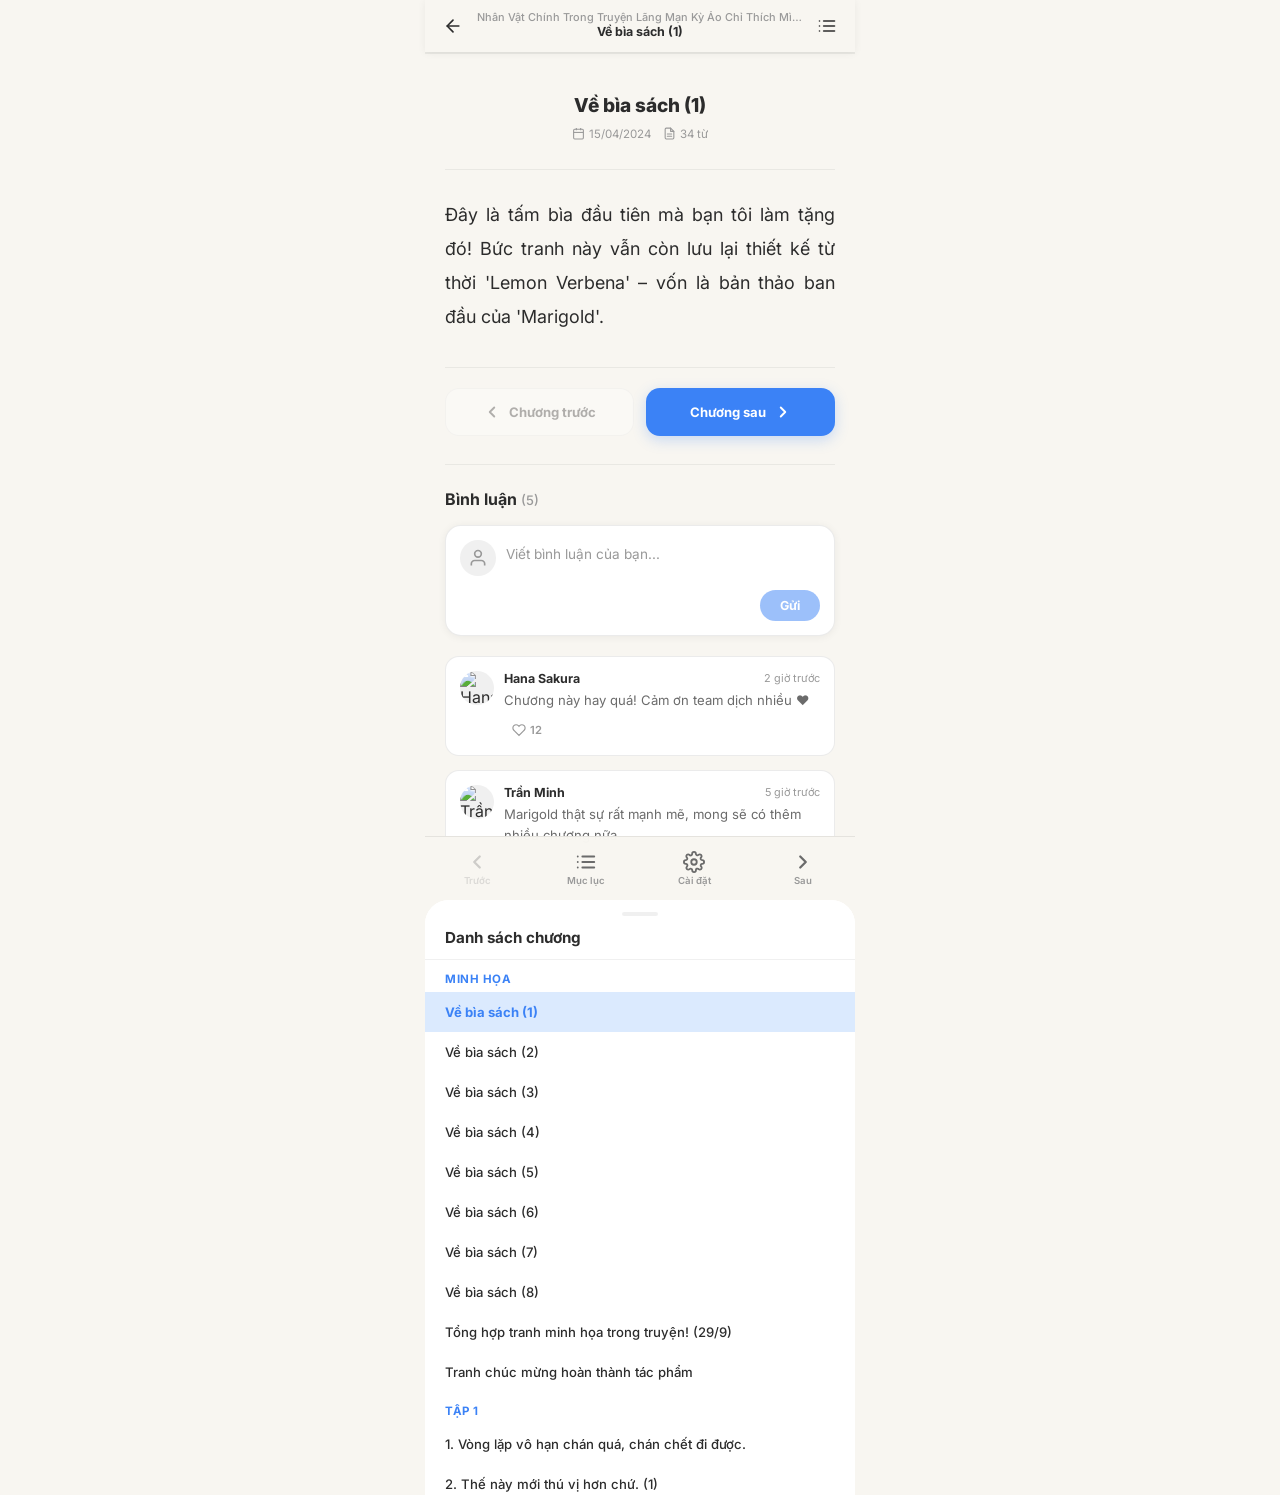
==== commit 480b89b1: "change view to number of word for chapter detail" ====
--- a/chapter_detail.html
+++ b/chapter_detail.html
@@ -1052,8 +1052,8 @@
               <span id="chapter-date"></span>
             </div>
             <div class="chapter-meta-item">
-              <svg viewBox="0 0 24 24" fill="none" stroke="currentColor" stroke-width="2"><path d="M1 12s4-8 11-8 11 8 11 8-4 8-11 8-11-8-11-8z"/><circle cx="12" cy="12" r="3"/></svg>
-              <span id="chapter-views">--</span>
+              <svg viewBox="0 0 24 24" fill="none" stroke="currentColor" stroke-width="2" stroke-linecap="round" stroke-linejoin="round"><path d="M14 2H6a2 2 0 0 0-2 2v16a2 2 0 0 0 2 2h12a2 2 0 0 0 2-2V8z"></path><polyline points="14 2 14 8 20 8"></polyline><line x1="16" y1="13" x2="8" y2="13"></line><line x1="16" y1="17" x2="8" y2="17"></line></svg>
+              <span id="chapter-words">-- từ</span>
             </div>
           </div>
         </div>
@@ -1398,7 +1398,12 @@
       // Chapter header
       document.getElementById('chapter-main-title').textContent = chapter.title;
       document.getElementById('chapter-date').textContent = getChapterDate(chapter);
-      document.getElementById('chapter-views').textContent = (Math.floor(Math.random() * 50000) + 5000).toLocaleString();
+      
+      let wordCount = 0;
+      if (chapter.text_content) {
+        wordCount = chapter.text_content.trim().split(/\s+/).filter(Boolean).length;
+      }
+      document.getElementById('chapter-words').textContent = wordCount.toLocaleString() + ' từ';
 
       // Chapter content
       const textEl = document.getElementById('chapter-text');
